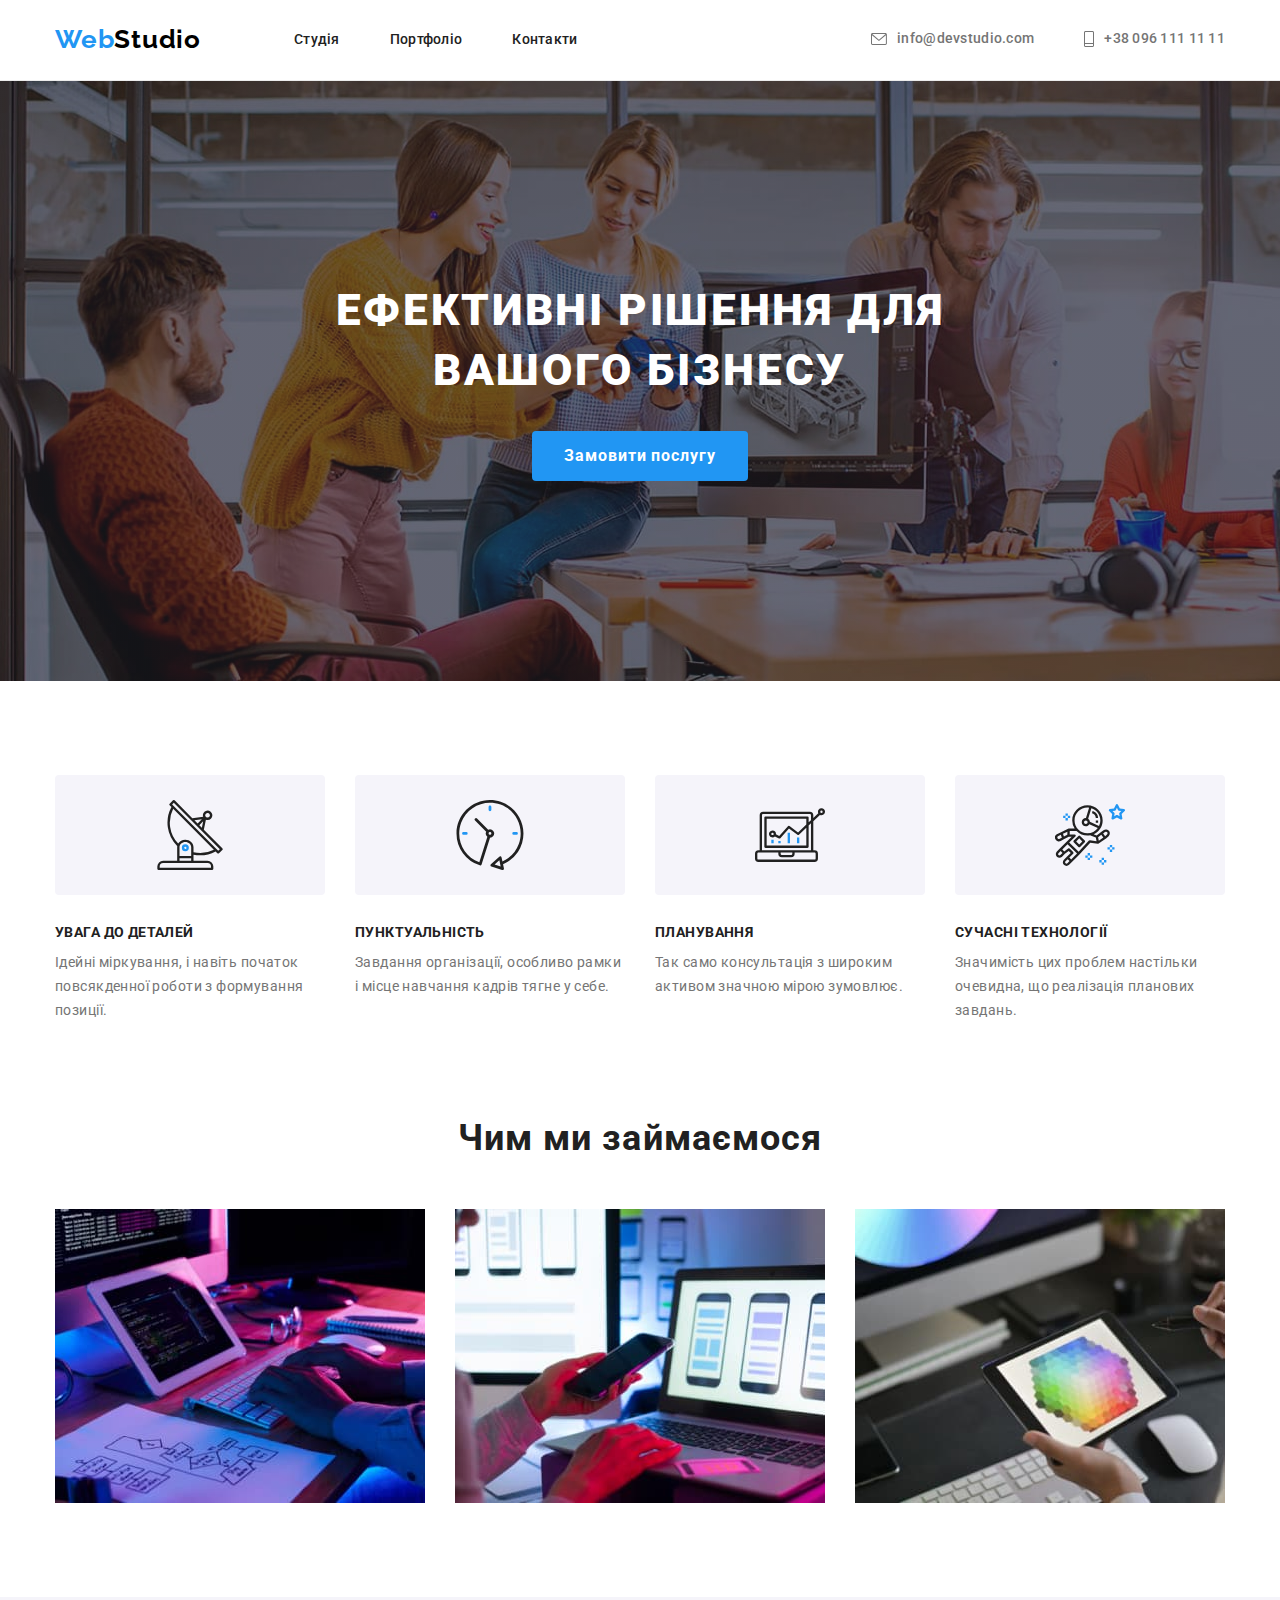
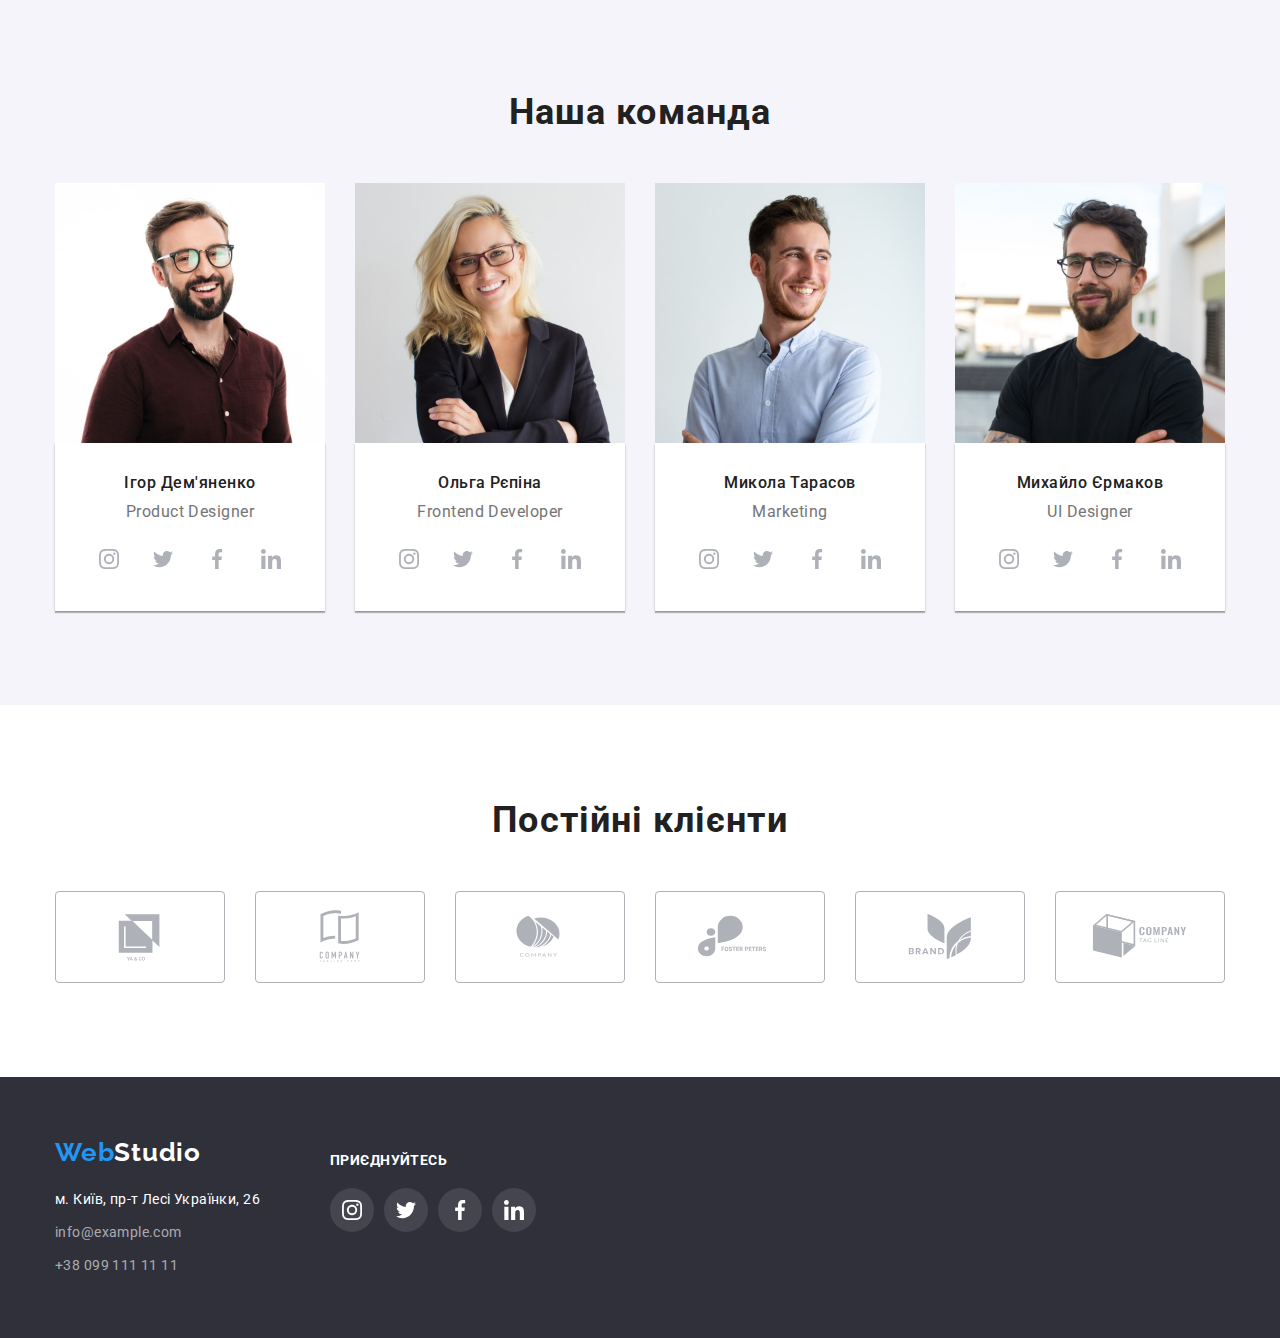
==== index.html @ b0bb12f6 "create hw5" ====
<!DOCTYPE html>
<html lang="uk">
  <head>
    <meta charset="UTF-8" />
    <meta http-equiv="X-UA-Compatible" content="IE=edge" />
    <meta name="viewport" content="width=device-width, initial-scale=1.0" />
    <link rel="preconnect" href="https://fonts.googleapis.com" />
    <link rel="preconnect" href="https://fonts.gstatic.com" crossorigin />
    <link
      href="https://fonts.googleapis.com/css2?family=Raleway:wght@700&family=Roboto:wght@400;500;700;900&display=swap"
      rel="stylesheet"
    />
    <title>Студія</title>
    <link rel="preconnect" href="https://fonts.googleapis.com" />
    <link rel="preconnect" href="https://fonts.gstatic.com" crossorigin />
    <link
      href="https://fonts.googleapis.com/css2?family=Raleway:wght@700&family=Roboto:wght@400;500;700;900&display=swap"
      rel="stylesheet"
    />
    <link
      rel="stylesheet"
      href="https://cdnjs.cloudflare.com/ajax/libs/modern-normalize/1.1.0/modern-normalize.min.css"
    />
    <link rel="stylesheet" href="./css/styles.css" />
  </head>
  <body>
    <!--Header-->
    <header class="header">
      <div class="container header-border">
        <nav class="header-nav">
          <a class="logo link" href="index.html"
            ><span class="logo-span">Web</span>Studio</a
          >
          <ul class="header-list list">
            <li class="header-item">
              <a class="header-link link" href="index.html">Студія</a>
            </li>
            <li class="header-item">
              <a class="header-link link" href="portfolio.html">Портфоліо</a>
            </li>
            <li class="header-item">
              <a class="header-link link" href="">Контакти</a>
            </li>
          </ul>
          <ul class="header-list-link list">
            <li class="header-item">
              <a class="header-link-mail link" href="">
                <svg class="header-link-icon" width="16" height="12">
                  <use
                    class="icon-header"
                    href="./images/icons-sprite.svg#mail"
                  ></use></svg
                >info@devstudio.com</a
              >
            </li>
            <li class="header-item">
              <a class="header-link-tell link" href="tel:">
                <svg class="header-link-icon" width="10" height="16">
                  <use
                    class="icon-header"
                    href="./images/icons-sprite.svg#tell"
                  ></use></svg
                >+38 096 111 11 11</a
              >
            </li>
          </ul>
        </nav>
      </div>
    </header>
    <main>
      <!--Hero-->
      <section class="hero section">
        <div class="container">
          <h1 class="hero-title">Ефективні рішення для вашого бізнесу</h1>
          <button class="hero-btn" type="button">Замовити послугу</button>
        </div>
      </section>
      <!--Soft Skills-->
      <section class="soft-skills section">
        <div class="container">
          <ul class="soft-skills-list list">
            <li class="soft-skills-item">
              <div class="soft-box">
                <svg class="icon-soft" width="70" height="70">
                  <use href="./images/icons-sprite.svg#antenna"></use>
                </svg>
              </div>
              <h3 class="soft-skills-title">Увага до деталей</h3>
              <p class="soft-skills-text">
                Ідейні міркування, і навіть початок повсякденної роботи з
                формування позиції.
              </p>
            </li>
            <li class="soft-skills-item">
              <div class="soft-box">
                <svg class="icon-soft" width="70" height="70">
                  <use href="./images/icons-sprite.svg#clock"></use>
                </svg>
              </div>
              <h3 class="soft-skills-title">Пунктуальність</h3>
              <p class="soft-skills-text">
                Завдання організації, особливо рамки і місце навчання кадрів
                тягне у себе.
              </p>
            </li>
            <li class="soft-skills-item">
              <div class="soft-box">
                <svg class="icon-soft" width="70" height="70">
                  <use href="./images/icons-sprite.svg#diagram"></use>
                </svg>
              </div>
              <h3 class="soft-skills-title">Планування</h3>
              <p class="soft-skills-text">
                Так само консультація з широким активом значною мірою зумовлює.
              </p>
            </li>
            <li class="soft-skills-item">
              <div class="soft-box">
                <svg class="icon-soft" width="70" height="70">
                  <use href="./images/icons-sprite.svg#astronaut"></use>
                </svg>
              </div>
              <h3 class="soft-skills-title">Сучасні технології</h3>
              <p class="soft-skills-text">
                Значимість цих проблем настільки очевидна, що реалізація
                планових завдань.
              </p>
            </li>
          </ul>
        </div>
      </section>
      <!--About-->
      <section class="about section">
        <div class="container">
          <h2 class="about-title">Чим ми займаємося</h2>
          <ul class="about-list list">
            <li class="about-item">
              <img
                class="work-img"
                src="./images/img-1.jpg"
                alt="Пише код"
                width="370"
              />
            </li>
            <li class="about-item">
              <img
                class="work-img"
                src="./images/img-2.jpg"
                alt="Дизайн на телефоні"
                width="370"
                height="294"
              />
            </li>
            <li class="about-item">
              <img
                class="work-img"
                src="./images/img-3.jpg"
                alt="Вибір кольору"
                width="370"
                height="294"
              />
            </li>
          </ul>
        </div>
      </section>
      <!--Team-->
      <section class="team section">
        <div class="container">
          <h2 class="team-title">Наша команда</h2>
          <ul class="team-list list">
            <li class="team-item">
              <img
                class="team-image"
                src="./images/photo-1.jpg"
                alt="Ігор"
                width="270"
                height="260"
              />
              <div class="team-box">
                <h3 class="team-title-name">Ігор Дем'яненко</h3>
                <p class="team-text">Product Designer</p>
                <ul class="team-soc-list list">
                  <li class="team-soc-item">
                    <a class="team-soc-link" href="">
                      <svg class="team-icon" width="20" height="20">
                        <use href="./images/icons-sprite.svg#instagram"></use>
                      </svg>
                    </a>
                  </li>
                  <li class="team-soc-item">
                    <a class="team-soc-link" href="">
                      <svg class="team-icon" width="20" height="20">
                        <use href="./images/icons-sprite.svg#twitter"></use>
                      </svg>
                    </a>
                  </li>
                  <li class="team-soc-item">
                    <a class="team-soc-link" href="">
                      <svg class="team-icon" width="20" height="20">
                        <use href="./images/icons-sprite.svg#facebook"></use>
                      </svg>
                    </a>
                  </li>
                  <li class="team-soc-item">
                    <a class="team-soc-link" href="">
                      <svg class="team-icon" width="20" height="20">
                        <use href="./images/icons-sprite.svg#linkedin"></use>
                      </svg>
                    </a>
                  </li>
                </ul>
              </div>
            </li>
            <li class="team-item">
              <img
                class="team-image"
                src="./images/photo-2.jpg"
                alt="Ольга"
                width="270"
                height="260"
              />
              <div class="team-box">
                <h3 class="team-title-name">Ольга Рєпіна</h3>
                <p class="team-text">Frontend Developer</p>
                <ul class="team-soc-list list">
                  <li class="team-soc-item">
                    <a class="team-soc-link" href="">
                      <svg class="team-icon" width="20" height="20">
                        <use href="./images/icons-sprite.svg#instagram"></use>
                      </svg>
                    </a>
                  </li>
                  <li class="team-soc-item">
                    <a class="team-soc-link" href="">
                      <svg class="team-icon" width="20" height="20">
                        <use href="./images/icons-sprite.svg#twitter"></use>
                      </svg>
                    </a>
                  </li>
                  <li class="team-soc-item">
                    <a class="team-soc-link" href="">
                      <svg class="team-icon" width="20" height="20">
                        <use href="./images/icons-sprite.svg#facebook"></use>
                      </svg>
                    </a>
                  </li>
                  <li class="team-soc-item">
                    <a class="team-soc-link" href="">
                      <svg class="team-icon" width="20" height="20">
                        <use href="./images/icons-sprite.svg#linkedin"></use>
                      </svg>
                    </a>
                  </li>
                </ul>
              </div>
            </li>
            <li class="team-item">
              <img
                class="team-image"
                src="./images/photo-3.jpg"
                alt="Микола"
                width="270"
                height="260"
              />
              <div class="team-box">
                <h3 class="team-title-name">Микола Тарасов</h3>
                <p class="team-text">Marketing</p>
                <ul class="team-soc-list list">
                  <li class="team-soc-item">
                    <a class="team-soc-link" href="">
                      <svg class="team-icon" width="20" height="20">
                        <use href="./images/icons-sprite.svg#instagram"></use>
                      </svg>
                    </a>
                  </li>
                  <li class="team-soc-item">
                    <a class="team-soc-link" href="">
                      <svg class="team-icon" width="20" height="20">
                        <use href="./images/icons-sprite.svg#twitter"></use>
                      </svg>
                    </a>
                  </li>
                  <li class="team-soc-item">
                    <a class="team-soc-link" href="">
                      <svg class="team-icon" width="20" height="20">
                        <use href="./images/icons-sprite.svg#facebook"></use>
                      </svg>
                    </a>
                  </li>
                  <li class="team-soc-item">
                    <a class="team-soc-link" href="">
                      <svg class="team-icon" width="20" height="20">
                        <use href="./images/icons-sprite.svg#linkedin"></use>
                      </svg>
                    </a>
                  </li>
                </ul>
              </div>
            </li>
            <li class="team-item">
              <img
                class="team-image"
                src="./images/photo-4.jpg"
                alt="Михайло"
                width="270"
                height="260"
              />
              <div class="team-box">
                <h3 class="team-title-name">Михайло Єрмаков</h3>
                <p class="team-text">UI Designer</p>
                <ul class="team-soc-list list">
                  <li class="team-soc-item">
                    <a class="team-soc-link" href="">
                      <svg class="team-icon" width="20" height="20">
                        <use href="./images/icons-sprite.svg#instagram"></use>
                      </svg>
                    </a>
                  </li>
                  <li class="team-soc-item">
                    <a class="team-soc-link" href="">
                      <svg class="team-icon" width="20" height="20">
                        <use href="./images/icons-sprite.svg#twitter"></use>
                      </svg>
                    </a>
                  </li>
                  <li class="team-soc-item">
                    <a class="team-soc-link" href="">
                      <svg class="team-icon" width="20" height="20">
                        <use href="./images/icons-sprite.svg#facebook"></use>
                      </svg>
                    </a>
                  </li>
                  <li class="team-soc-item">
                    <a class="team-soc-link" href="">
                      <svg class="team-icon" width="20" height="20">
                        <use href="./images/icons-sprite.svg#linkedin"></use>
                      </svg>
                    </a>
                  </li>
                </ul>
              </div>
            </li>
          </ul>
        </div>
      </section>
      <!-- Clients -->
      <section class="clients section">
        <div class="container">
          <h2 class="clients-title">Постійні клієнти</h2>
          <ul class="clients-list list">
            <li class="clients-item">
              <a class="clients-link" href="">
                <svg class="clients-icon" width="106" height="60">
                  <use
                    class="icon-clients"
                    href="./images/icons-sprite.svg#company-1"
                  ></use>
                </svg>
              </a>
            </li>
            <li class="clients-item">
              <a class="clients-link" href="">
                <svg class="clients-icon" width="106" height="60">
                  <use
                    class="icon-clients"
                    href="./images/icons-sprite.svg#company-2"
                  ></use>
                </svg>
              </a>
            </li>
            <li class="clients-item">
              <a class="clients-link" href="">
                <svg class="clients-icon" width="106" height="60">
                  <use
                    class="icon-clients"
                    href="./images/icons-sprite.svg#company-3"
                  ></use>
                </svg>
              </a>
            </li>
            <li class="clients-item">
              <a class="clients-link" href="">
                <svg class="clients-icon" width="106" height="60">
                  <use
                    class="icon-clients"
                    href="./images/icons-sprite.svg#company-4"
                  ></use>
                </svg>
              </a>
            </li>
            <li class="clients-item">
              <a class="clients-link" href="">
                <svg class="clients-icon" width="106" height="60">
                  <use
                    class="icon-clients"
                    href="./images/icons-sprite.svg#company-5"
                  ></use>
                </svg>
              </a>
            </li>
            <li class="clients-item">
              <a class="clients-link" href="">
                <svg class="clients-icon" width="106" height="60">
                  <use
                    class="icon-clients"
                    href="./images/icons-sprite.svg#company-6"
                  ></use>
                </svg>
              </a>
            </li>
          </ul>
        </div>
      </section>
    </main>
    <!--Footer-->
    <footer class="footer">
      <div class="container footer-flex">
        <div>
          <a class="logo link" href="index.html"
            ><span class="logo-span">Web</span
            ><span class="logo-studio-span">Studio</span></a
          >
          <address class="footer-address">
            <p class="footer-text">м. Київ, пр-т Лесі Українки, 26</p>
            <ul class="footer-list list">
              <li class="footer-list-mail">
                <a class="footer-link-mail link" href="">info@example.com</a>
              </li>
              <li class="footer-list-tell">
                <a class="footer-link-tell link" href="tel:"
                  >+38 099 111 11 11</a
                >
              </li>
            </ul>
          </address>
        </div>
        <div>
          <h2 class="footer-title title">Приєднуйтесь</h2>
          <ul class="footer-list-icon list">
            <li class="footer-item-icon">
              <a class="footer-link-icon" href="">
                <svg class="footer-icon" width="20" height="20">
                  <use href="./images/icons-sprite.svg#instagram"></use>
                </svg>
              </a>
            </li>
            <li class="footer-item-icon">
              <a class="footer-link-icon" href="">
                <svg class="footer-icon" width="20" height="20">
                  <use href="./images/icons-sprite.svg#twitter"></use>
                </svg>
              </a>
            </li>
            <li class="footer-item-icon">
              <a class="footer-link-icon" href="">
                <svg class="footer-icon" width="20" height="20">
                  <use href="./images/icons-sprite.svg#facebook"></use>
                </svg>
              </a>
            </li>
            <li class="footer-item-icon">
              <a class="footer-link-icon" href="">
                <svg class="footer-icon" width="20" height="20">
                  <use href="./images/icons-sprite.svg#linkedin"></use>
                </svg>
              </a>
            </li>
          </ul>
        </div>
      </div>
    </footer>
  </body>
</html>
---- css/styles.css ----
:root {
  --main-color: #212121;
  --second-color: #757575;
  --btn-color: #2196f3;
  --btn-gallery-color: #f5f4fa;
  --icon-color: #afb1b8;
}

body {
  font-family: "Roboto", sans-serif;
  color: #212121;
}

h1,
h2,
h3,
h4,
h5,
h6,
p {
  margin: 0;
}

ul {
  margin: 0;
  padding-left: 0;
}

img {
  display: block;
}

.visually-hidden {
  position: absolute;
  white-space: nowrap;
  width: 1px;
  height: 1px;
  overflow: hidden;
  border: 0;
  padding: 0;
  clip: rect(0 0 0 0);
  clip-path: inset(50%);
  margin: -1px;
}

.title {
  font-style: normal;
}

.link {
  text-decoration: none;
}

.list {
  list-style: none;
}

.section {
  padding-top: 94px;
  padding-bottom: 94px;
}

.container {
  width: 1200px;
  padding-left: 15px;
  padding-right: 15px;
  margin: 0 auto;
}

/* <!--Header--> */

.logo {
  font-family: "Raleway";
  font-weight: 700;
  font-size: 26px;
  line-height: 1.19;
  letter-spacing: 0.03em;
  color: #000000;
}

.logo-span {
  color: #2196f3;
}

.header {
  padding-top: 24px;
  padding-bottom: 25px;
  margin-right: auto;
  margin-left: auto;
  max-width: 1600px;
  border-bottom: 1px solid #ececec;
}

.header-nav {
  display: flex;
  align-items: center;
}

.header-list {
  display: flex;
  margin-left: 93px;
}

.header-list-link {
  display: flex;
  margin-left: auto;
}

.header-item {
  margin-right: 50px;
}

.header-item:last-child {
  margin-right: 0;
}

.header-link {
  font-weight: 500;
  font-size: 14px;
  line-height: 1.14;
  letter-spacing: 0.02em;
  color: var(--main-color);
}

.header-link:hover,
.header-link:focus {
  color: #2196f3;
}

.header-link-tell,
.header-link-mail {
  display: flex;
  align-items: center;
  justify-content: center;
  font-weight: 500;
  font-size: 14px;
  line-height: 1.14;
  letter-spacing: 0.02em;
  color: var(--second-color);
}

.header-link-mail:hover,
.header-link-mail:focus {
  color: #2196f3;
}

.header-link-tell:hover,
.header-link-tell:focus {
  color: #2196f3;
}

.header-link-icon {
  display: flex;
  margin-right: 10px;
  fill: var(--second-color);
}

.icon-header {
  fill: currentColor;
}

/* <!--Hero--> */

.hero {
  margin-left: auto;
  margin-right: auto;
  max-width: 1600px;
  min-height: 600px;
  padding-top: 200px;
  padding-bottom: 200px;
  text-align: center;
  background-image: linear-gradient(
      rgba(47, 48, 58, 0.4),
      rgba(47, 48, 58, 0.4)
    ),
    url(../images/hero.jpg);
  background-color: #2f303a;
}

.hero-title {
  margin-left: auto;
  margin-right: auto;
  max-width: 696px;
  font-weight: 900;
  font-size: 44px;
  line-height: 1.36;
  letter-spacing: 0.06em;
  text-transform: uppercase;
  color: #ffffff;
}

.hero-btn {
  min-width: 216px;
  border-radius: 4px;
  border: 0;
  padding: 10px 32px 10px 32px;
  margin-top: 30px;
  font-weight: 700;
  font-size: 16px;
  line-height: 1.87;
  letter-spacing: 0.06em;
  color: #ffffff;
  cursor: pointer;
  background-color: var(--btn-color);
}

/* <!--Soft Skills--> */

.soft-skills.section {
  padding-bottom: 47px;
}

.soft-skills-list {
  display: flex;
}

.soft-skills-item {
  max-width: 270px;
  margin-right: 30px;
}

.soft-skills-item:last-child {
  margin-right: 0;
}

.soft-skills-title {
  margin-bottom: 10px;
  font-weight: 700;
  font-size: 14px;
  line-height: 1.14;
  letter-spacing: 0.03em;
  text-transform: uppercase;
  color: var(--main-color);
}

.soft-skills-text {
  font-size: 14px;
  line-height: 1.71;
  letter-spacing: 0.03em;
  color: var(--second-color);
}

.soft-box {
  display: flex;
  align-items: center;
  justify-content: center;
  height: 120px;
  margin-bottom: 30px;
  border-radius: 4px;
  background-color: var(--btn-gallery-color);
}

/* <!--About--> */

.about.section {
  padding-top: 47px;
}

.about-list {
  display: flex;
}

.about-item {
  width: 370px;
  margin-right: 30px;
}

.about-item:last-child {
  margin-right: 0;
}

.about-title {
  margin-bottom: 50px;
  font-weight: 700;
  font-size: 36px;
  line-height: 1.17;
  text-align: center;
  letter-spacing: 0.03em;
  color: var(--main-color);
}

/* <!--Team--> */

.team {
  background-color: var(--btn-gallery-color);
  max-width: 1600px;
  margin-left: auto;
  margin-right: auto;
}

.team-list {
  display: flex;
}

.team-item {
  width: 270px;
  margin-right: 30px;
  background-color: #ffffff;
}

.team-item:last-child {
  margin-right: 0;
}

.team-box {
  padding-top: 30px;
  padding-bottom: 30px;
}

.team-title {
  margin-bottom: 50px;
  font-weight: 700;
  font-size: 36px;
  line-height: 1.17;
  text-align: center;
  letter-spacing: 0.03em;
  color: var(--main-color);
}

.team-title-name {
  font-weight: 500;
  font-size: 16px;
  line-height: 1.19;
  text-align: center;
  letter-spacing: 0.03em;
  color: var(--main-color);
}

.team-text {
  margin-top: 10px;
  font-size: 16px;
  line-height: 1.19;
  text-align: center;
  letter-spacing: 0.03em;
  color: var(--second-color);
}

.team-soc-list {
  display: flex;
  justify-content: center;
  gap: 10px;
  margin-top: 16px;
}

.team-soc-link {
  display: flex;
  align-items: center;
  justify-content: center;
  width: 44px;
  height: 44px;
  border-radius: 50%;
  fill: var(--icon-color);
}

.team-soc-link:hover,
.team-soc-link:focus {
  fill: #fff;
  background-color: var(--btn-color);
}

.team-box {
  box-shadow: 0px 1px 3px rgba(0, 0, 0, 0.12), 0px 1px 1px rgba(0, 0, 0, 0.14),
    0px 2px 1px rgba(0, 0, 0, 0.2);
}

/* <!-- Clients --> */

.clients-title {
  margin: 0;
  margin-bottom: 50px;
  font-weight: 700;
  font-size: 36px;
  line-height: 1.17;
  text-align: center;
  letter-spacing: 0.03em;
}

.clients-list {
  display: flex;
  gap: 30px;
}

.clients-link {
  display: flex;
  justify-content: center;
  align-items: center;
  width: 170px;
  height: 92px;
  border: 1px solid #afb1b8;
  border-radius: 4px;
  fill: var(--icon-color);
}

.clients-link:hover,
.clients-link:focus {
  fill: var(--btn-color);
  border-color: var(--btn-color);
}

/* <!--Footer--> */

.footer {
  display: flex;
  flex-wrap: wrap;
  margin-left: auto;
  margin-right: auto;
  max-width: 1600px;
  padding-top: 60px;
  padding-bottom: 60px;
  min-height: 252px;
  background-color: #2f303a;
}

.logo-studio-span {
  color: #fff;
}

.footer-text {
  margin-top: 20px;
  font-style: normal;
  font-size: 14px;
  line-height: 1.71;
  letter-spacing: 0.03em;
  color: #ffffff;
}

.footer-list-mail,
.footer-list-tell {
  margin-top: 9px;
}

.footer-link-tell,
.footer-link-mail {
  font-style: normal;
  font-size: 14px;
  line-height: 1.71;
  letter-spacing: 0.03em;
  color: rgba(255, 255, 255, 0.6);
}

.footer-link-mail:hover,
.footer-link-mail:focus {
  color: #2196f3;
}

.footer-link-tell:hover,
.footer-link-tell:focus {
  color: #2196f3;
}

.footer-title {
  margin-top: 15px;
  margin-bottom: 20px;
  font-weight: 700;
  font-size: 14px;
  line-height: 16px;
  letter-spacing: 0.03em;
  text-transform: uppercase;
  color: #ffffff;
}

.footer-list-icon {
  display: flex;
  gap: 10px;
}

.footer-link-icon {
  display: flex;
  justify-content: center;
  align-items: center;
  width: 44px;
  height: 44px;
  border-radius: 50%;
  background-color: rgba(255, 255, 255, 0.1);
  fill: #fff;
}

.footer-link-icon:hover,
.footer-link-icon:focus {
  background-color: var(--btn-color);
}

.footer-flex {
  display: flex;
  gap: 70px;
}

/* <!-- Gallery --> */

.gallery-item {
  width: 370px;
  margin-right: 30px;
  margin-bottom: 30px;
  background-color: #ffffff;
}

.gallery-item:hover,
.gallery-item:focus {
  box-shadow: 0px 1px 1px rgba(0, 0, 0, 0.12), 0px 4px 4px rgba(0, 0, 0, 0.06),
    1px 4px 6px rgba(0, 0, 0, 0.16);
}

.gallery-item:nth-child(3n) {
  margin-right: 0;
}

.gallery-item:nth-child(n + 7) {
  margin-bottom: 0;
}

.gallery-btn {
  font-family: "Roboto";
  font-weight: 500;
  font-size: 16px;
  border-radius: 4px;
  padding: 6px 22px 6px 22px;
  line-height: 1.63;
  text-align: center;
  letter-spacing: 0.03em;
  cursor: pointer;
  border: 0;
  color: var(--main-color);
  background-color: var(--btn-gallery-color);
}

.gallery-btn:hover,
.gallery-btn:focus {
  background-color: var(--btn-color);
  color: #fff;
  box-shadow: 0px 3px 1px rgba(0, 0, 0, 0.1), 0px 1px 2px rgba(0, 0, 0, 0.08),
    0px 2px 2px rgba(0, 0, 0, 0.12);
}

.gallery-box {
  padding: 20px 24px;
  width: 370px;
  border: 1px solid #eeeeee;
}

.gallery-list {
  display: flex;
  flex-wrap: wrap;
  margin-top: 50px;
}

.gallery-list-btn {
  display: flex;
  justify-content: center;
}

.gallery-item-btn {
  margin-right: 8px;
}

.gallery-item-btn:last-child {
  margin-right: 0;
}

.gallery-title {
  font-weight: 700;
  font-size: 18px;
  line-height: 2;
  letter-spacing: 0.06em;
  color: var(--main-color);
}

.gallery-text {
  margin-top: 4px;
  font-size: 16px;
  line-height: 1.88;
  letter-spacing: 0.03em;
  color: var(--second-color);
}
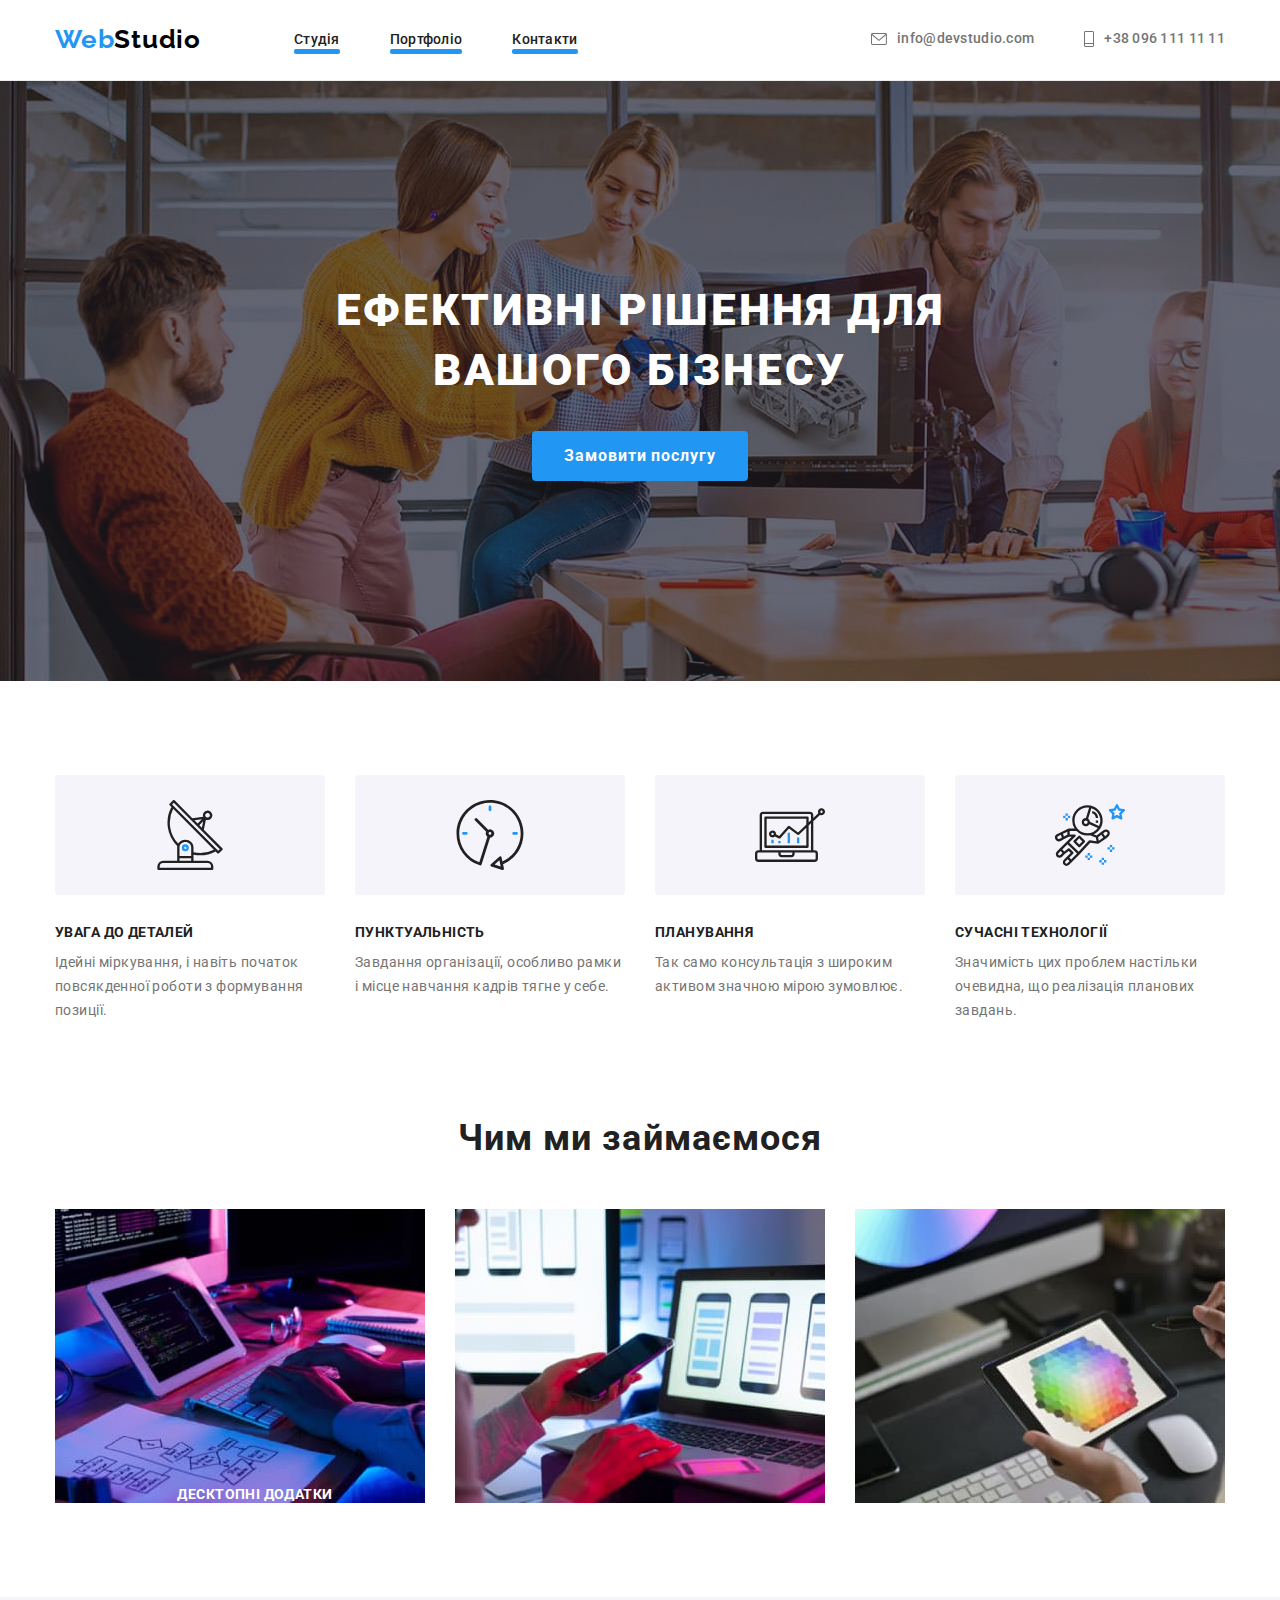
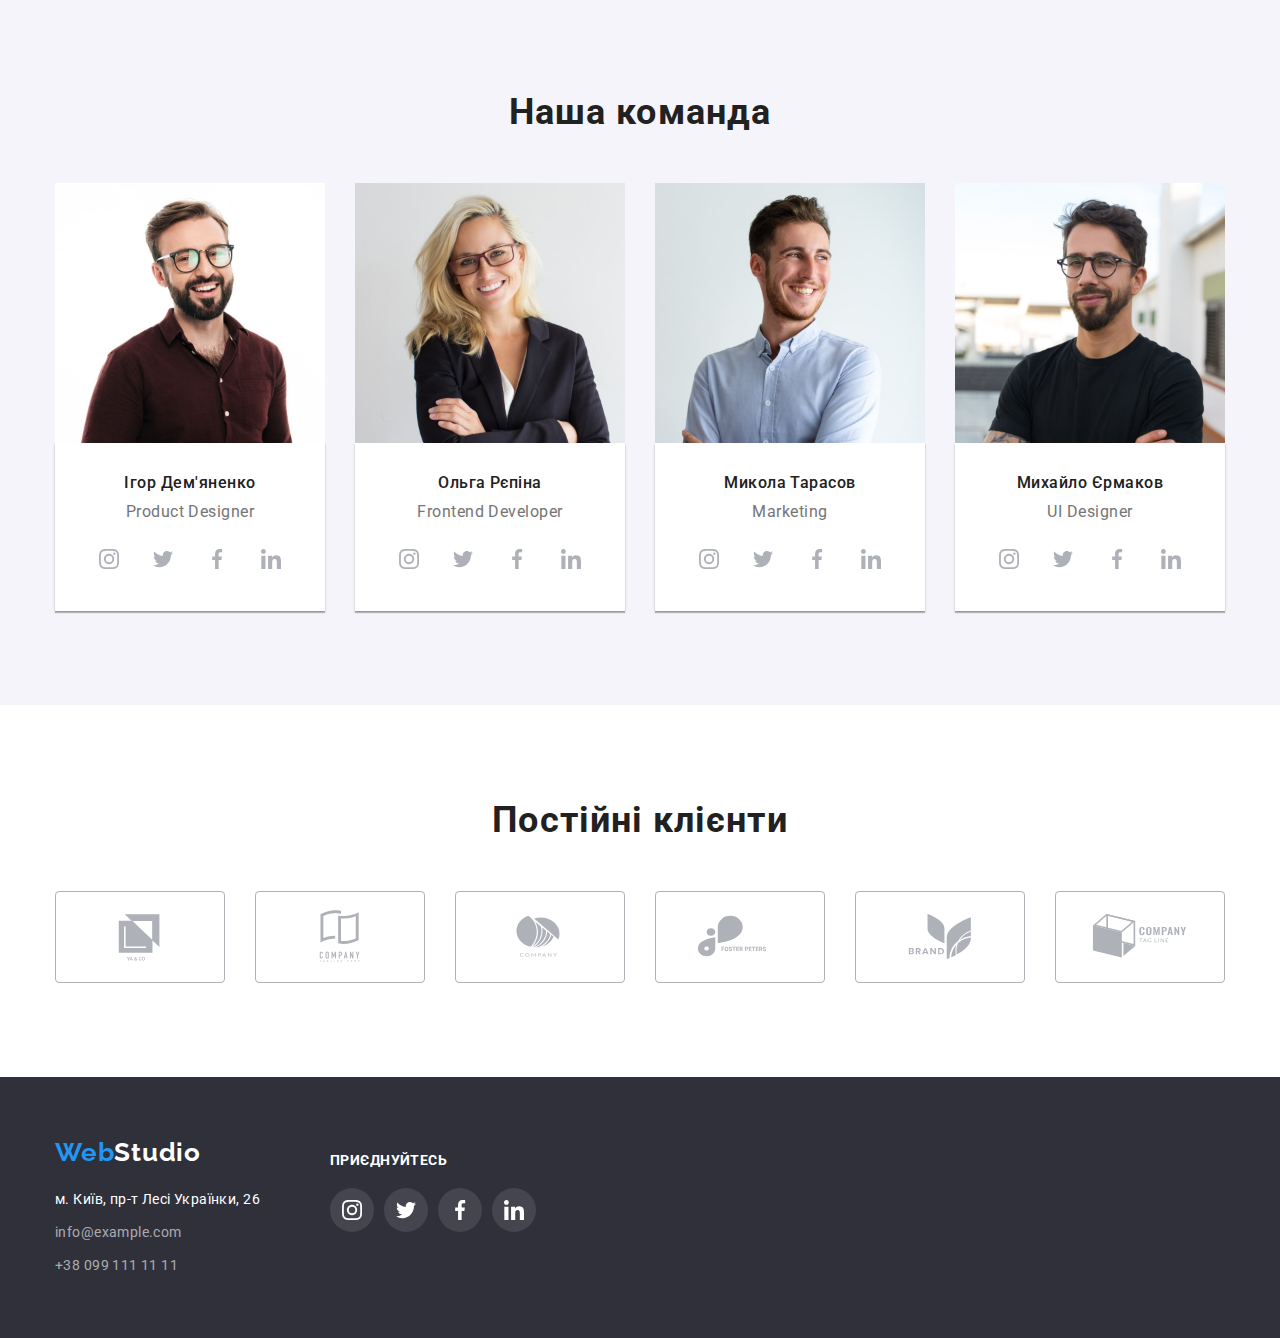
==== commit 599f982e: "111" ====
--- a/index.html
+++ b/index.html
@@ -21,6 +21,7 @@
       rel="stylesheet"
       href="https://cdnjs.cloudflare.com/ajax/libs/modern-normalize/1.1.0/modern-normalize.min.css"
     />
+    <link rel="stylesheet" href="./js/modal.js" />
     <link rel="stylesheet" href="./css/styles.css" />
   </head>
   <body>
@@ -134,14 +135,17 @@
         <div class="container">
           <h2 class="about-title">Чим ми займаємося</h2>
           <ul class="about-list list">
-            <li class="about-item">
-              <img
-                class="work-img"
-                src="./images/img-1.jpg"
-                alt="Пише код"
-                width="370"
-              />
-            </li>
+            <div class="about-thumb">
+              <li class="about-item">
+                <img
+                  class="work-img"
+                  src="./images/img-1.jpg"
+                  alt="Пише код"
+                  width="370"
+                />
+              </li>
+              <p class="about-text">Десктопні додатки</p>
+            </div>
             <li class="about-item">
               <img
                 class="work-img"
@@ -469,5 +473,6 @@
         </div>
       </div>
     </footer>
+    <script src="./js/modal.js"></script>
   </body>
 </html>
--- a/css/styles.css
+++ b/css/styles.css
@@ -94,6 +94,7 @@
 .header-nav {
   display: flex;
   align-items: center;
+  position: relative;
 }
 
 .header-list {
@@ -115,11 +116,14 @@
 }
 
 .header-link {
+  position: relative;
   font-weight: 500;
   font-size: 14px;
   line-height: 1.14;
   letter-spacing: 0.02em;
   color: var(--main-color);
+  transition-property: color;
+  transition-duration: 250ms;
 }
 
 .header-link:hover,
@@ -127,6 +131,22 @@
   color: #2196f3;
 }
 
+.header-link::after {
+  position: absolute;
+  content: "";
+  width: 100%;
+  height: 5px;
+  left: 0;
+
+  border-radius: 2px;
+  background-color: var(--btn-color);
+  display: block;
+}
+
+/* .header-link:hover::after {
+  display: block;
+} */
+
 .header-link-tell,
 .header-link-mail {
   display: flex;
@@ -137,6 +157,8 @@
   line-height: 1.14;
   letter-spacing: 0.02em;
   color: var(--second-color);
+  transition-property: color;
+  transition-duration: 250ms;
 }
 
 .header-link-mail:hover,
@@ -279,11 +301,27 @@
   color: var(--main-color);
 }
 
+.about-text {
+  position: absolute;
+  font-weight: 700;
+  font-size: 14px;
+  line-height: 1.14;
+  text-align: center;
+  letter-spacing: 0.03em;
+  text-transform: uppercase;
+  color: #ffffff;
+  bottom: 0;
+  width: 100%;
+}
+
+.about-thumb {
+  position: relative;
+}
+
 /* <!--Team--> */
 
 .team {
   background-color: var(--btn-gallery-color);
-  max-width: 1600px;
   margin-left: auto;
   margin-right: auto;
 }
@@ -404,7 +442,6 @@
   flex-wrap: wrap;
   margin-left: auto;
   margin-right: auto;
-  max-width: 1600px;
   padding-top: 60px;
   padding-bottom: 60px;
   min-height: 252px;
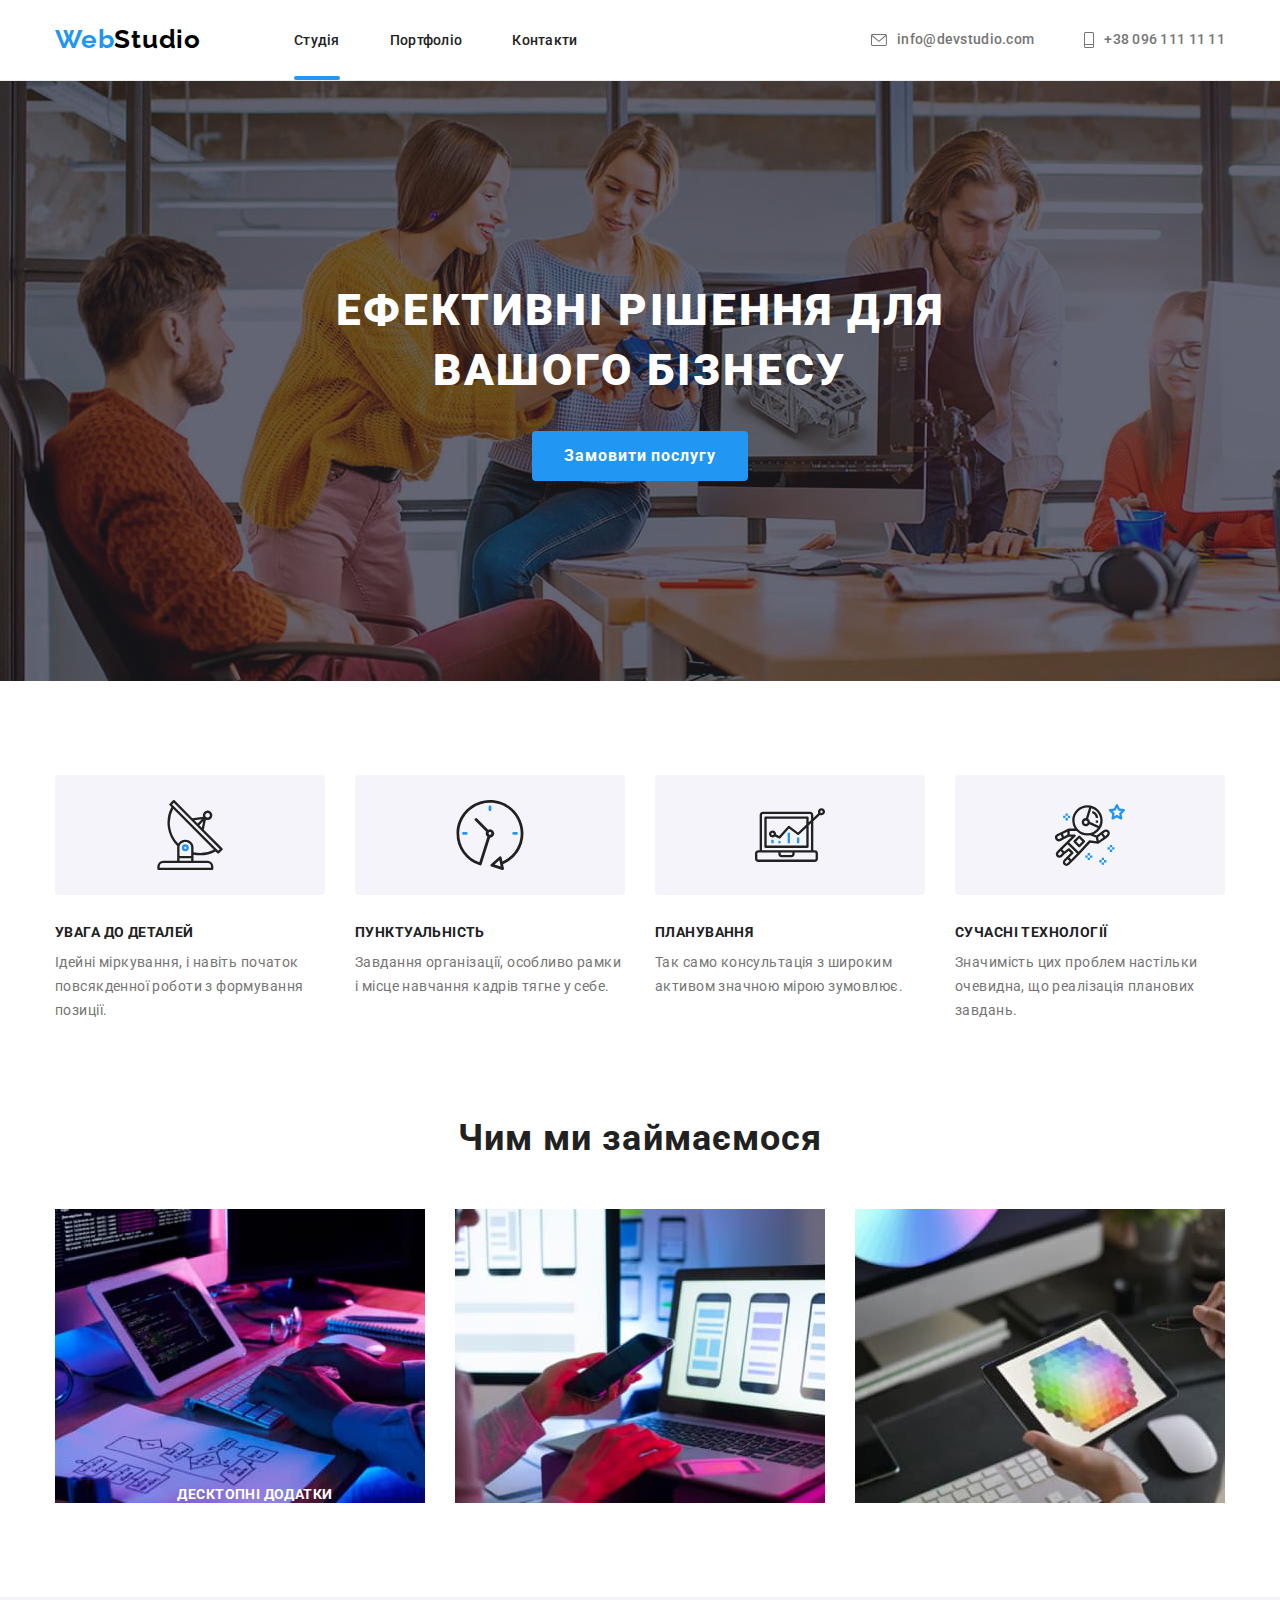
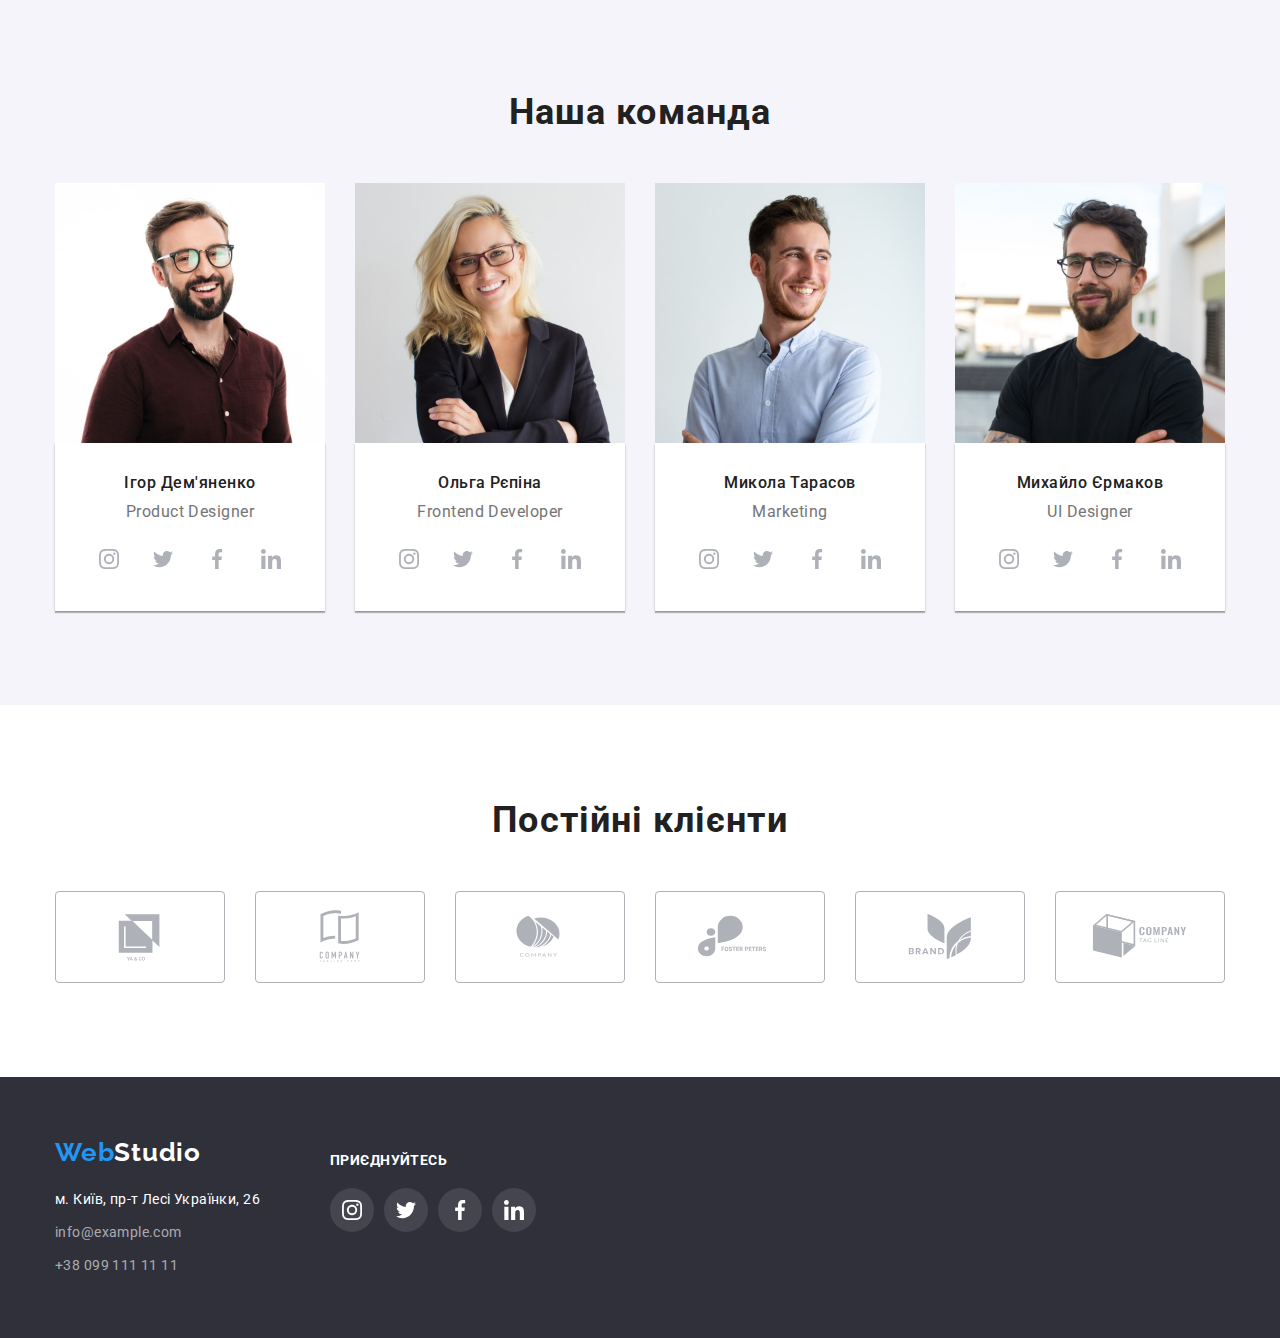
==== commit e67c21d7: "222" ====
--- a/index.html
+++ b/index.html
@@ -34,7 +34,9 @@
           >
           <ul class="header-list list">
             <li class="header-item">
-              <a class="header-link link" href="index.html">Студія</a>
+              <a class="header-link link" href="index.html">
+                <span class="accent underline"></span>Студія</a
+              >
             </li>
             <li class="header-item">
               <a class="header-link link" href="portfolio.html">Портфоліо</a>
--- a/css/styles.css
+++ b/css/styles.css
@@ -4,6 +4,7 @@
   --btn-color: #2196f3;
   --btn-gallery-color: #f5f4fa;
   --icon-color: #afb1b8;
+  --cubic: cubic-bezier(0.4, 0, 0.2, 1);
 }
 
 body {
@@ -72,6 +73,8 @@
 .logo {
   font-family: "Raleway";
   font-weight: 700;
+  padding-top: 24px;
+  padding-bottom: 25px;
   font-size: 26px;
   line-height: 1.19;
   letter-spacing: 0.03em;
@@ -83,8 +86,6 @@
 }
 
 .header {
-  padding-top: 24px;
-  padding-bottom: 25px;
   margin-right: auto;
   margin-left: auto;
   max-width: 1600px;
@@ -117,6 +118,8 @@
 
 .header-link {
   position: relative;
+  padding-top: 32px;
+  padding-bottom: 32px;
   font-weight: 500;
   font-size: 14px;
   line-height: 1.14;
@@ -134,18 +137,43 @@
 .header-link::after {
   position: absolute;
   content: "";
+  display: block;
   width: 100%;
-  height: 5px;
+  height: 4px;
   left: 0;
-
+  bottom: 0;
+  border-radius: 2px;
+  transition-property: background-color, transform, opacity;
+  transition-duration: 250ms;
+  /* transform: scaleX(0);
+  opacity: 0;
+  transition: transform 250ms var(--cubic), opacity 250ms var(--cubic); */
+}
+
+.header-link:hover::after {
+  background-color: var(--btn-color);
+  transform: scaleX(1);
+  opacity: 1;
+}
+
+.underline {
+  display: inline-block;
+}
+
+.underline::after {
+  position: absolute;
+  content: "";
+  width: 100%;
+  height: 4px;
+  left: 0;
+  bottom: 0;
   border-radius: 2px;
   background-color: var(--btn-color);
-  display: block;
-}
-
-/* .header-link:hover::after {
-  display: block;
-} */
+}
+
+.accent {
+  color: var(--btn-color);
+}
 
 .header-link-tell,
 .header-link-mail {
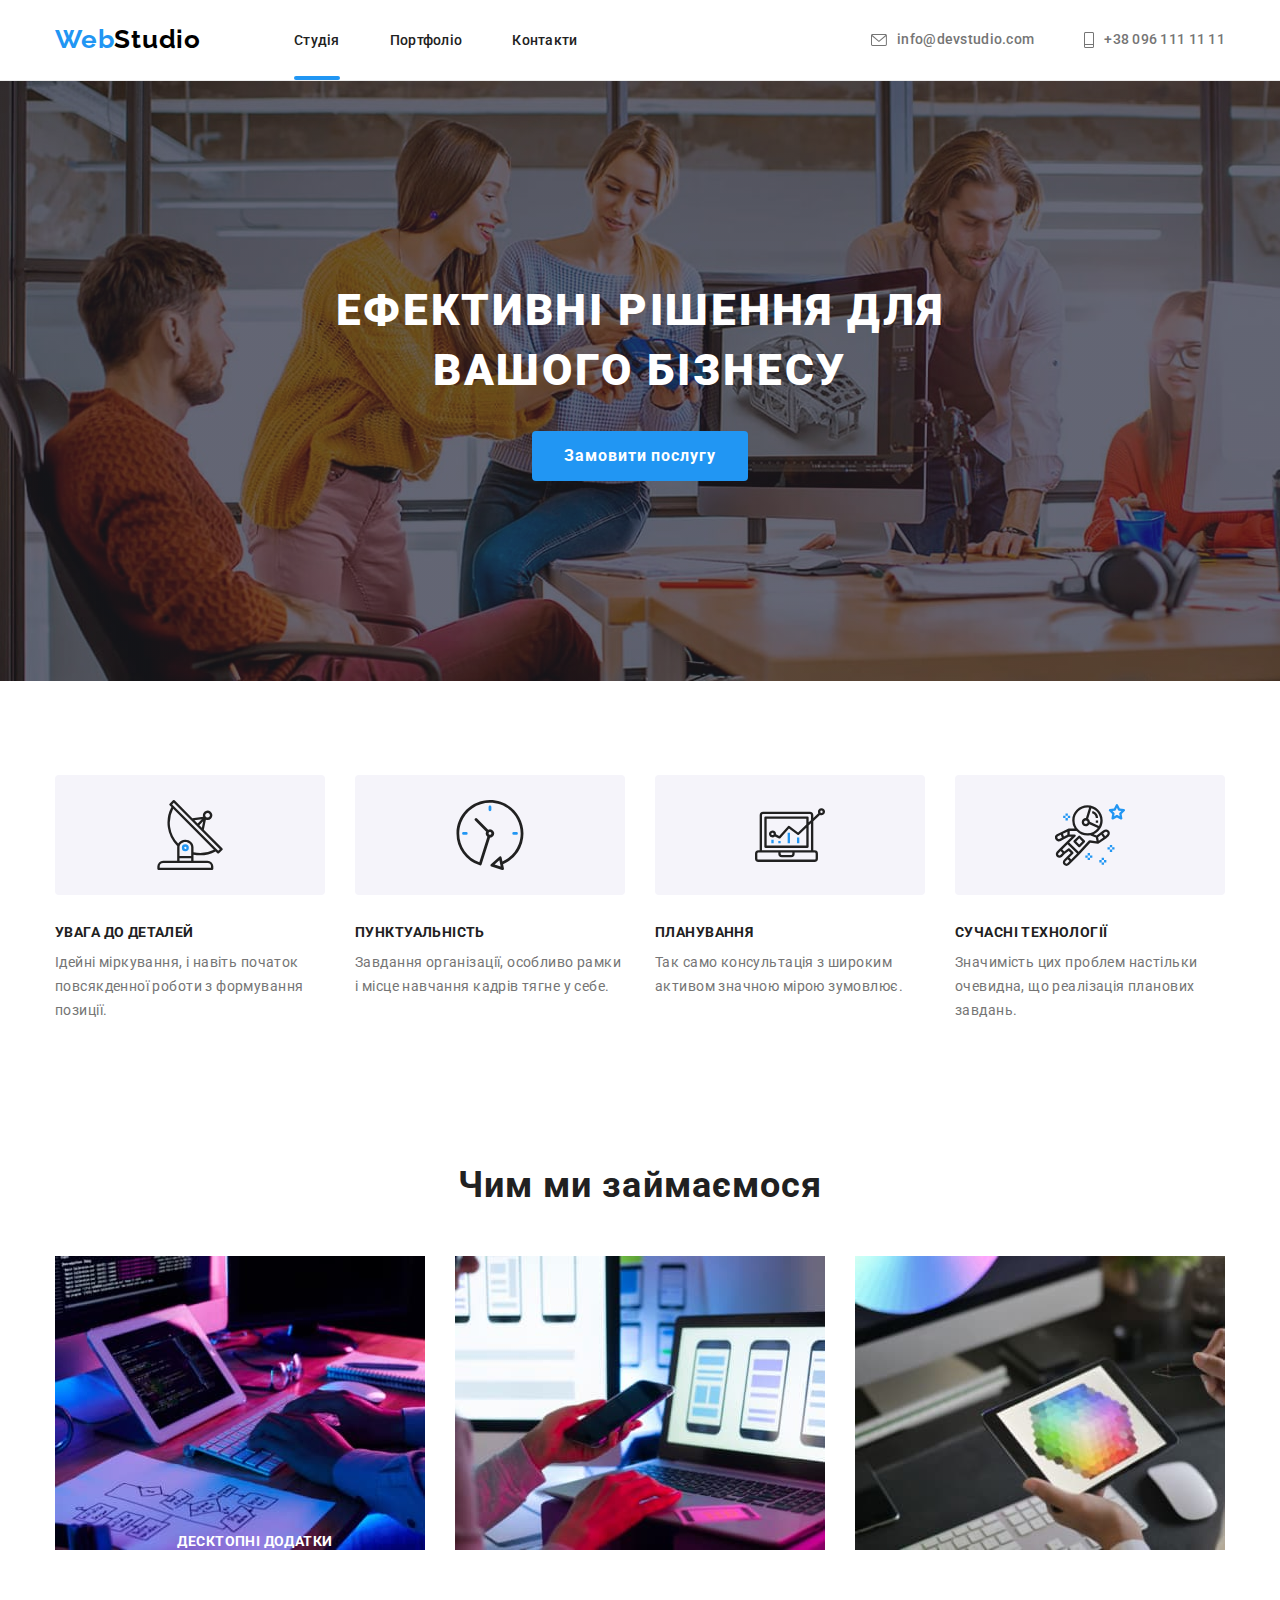
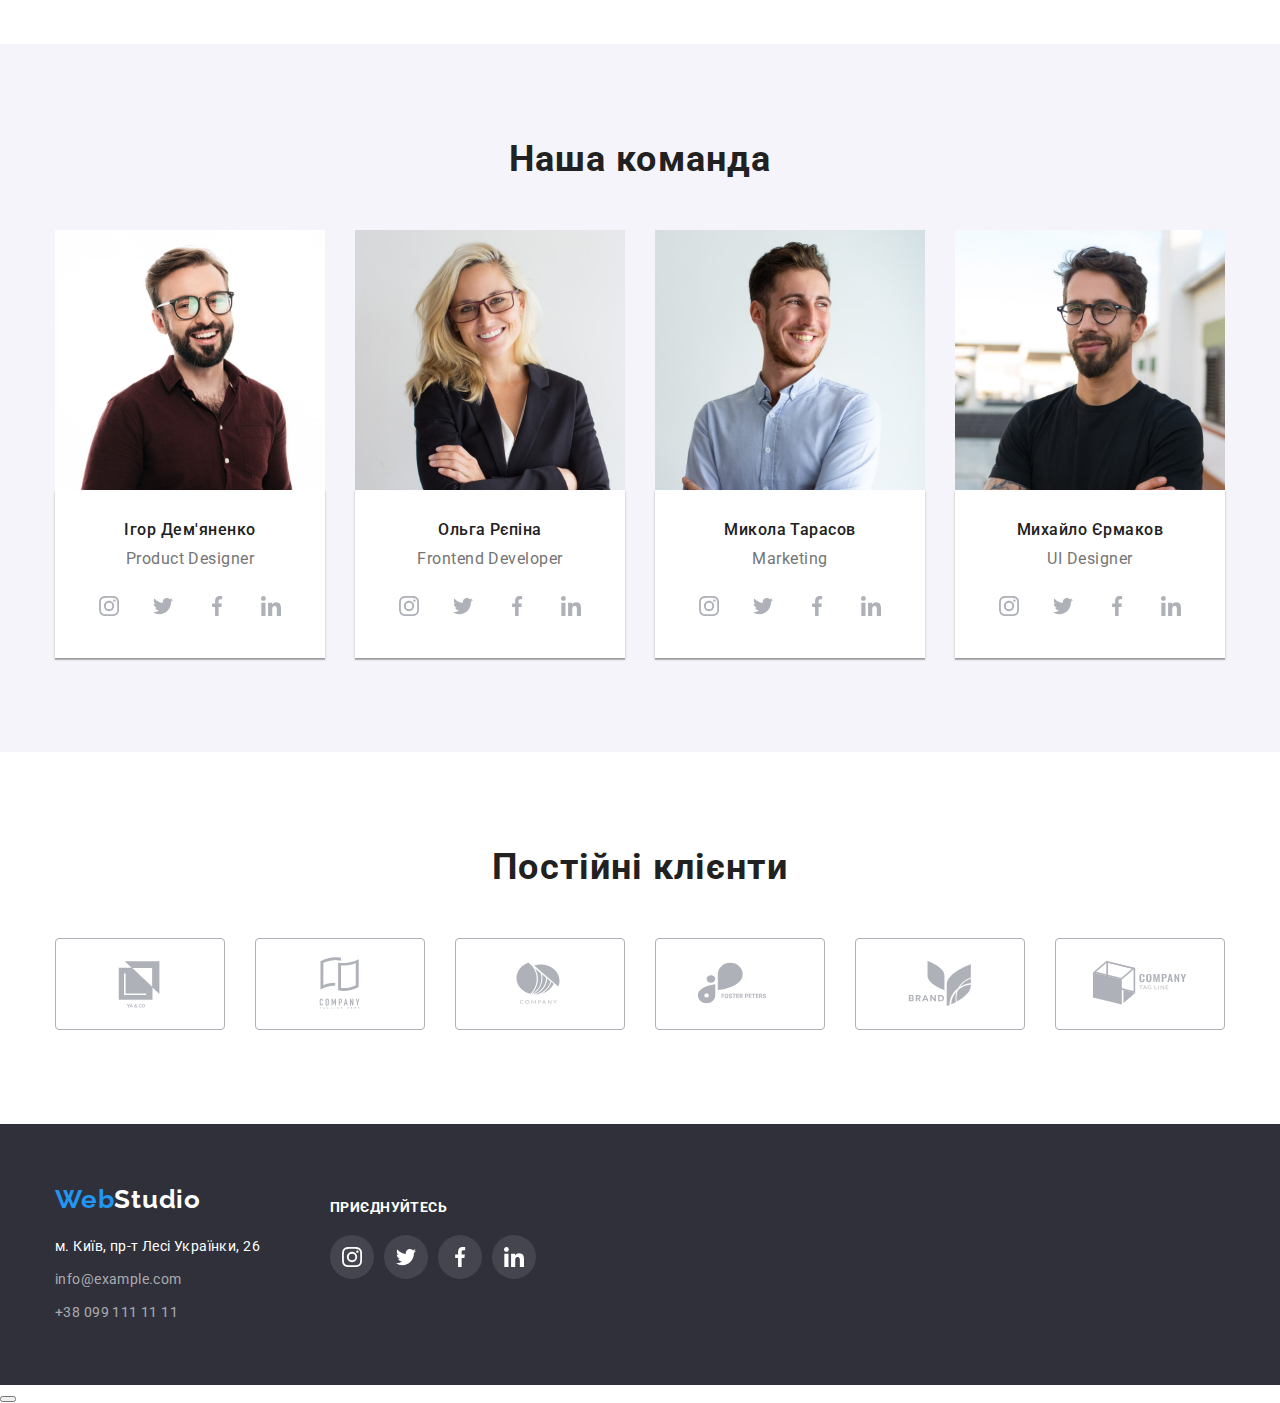
==== commit 8a7f9519: "333" ====
--- a/index.html
+++ b/index.html
@@ -475,6 +475,11 @@
         </div>
       </div>
     </footer>
+    <div class="backdrop">
+      <div class="modal">
+        <button type="button"></button>
+      </div>
+    </div>
     <script src="./js/modal.js"></script>
   </body>
 </html>
--- a/css/styles.css
+++ b/css/styles.css
@@ -145,9 +145,9 @@
   border-radius: 2px;
   transition-property: background-color, transform, opacity;
   transition-duration: 250ms;
-  /* transform: scaleX(0);
+  transform: scaleX(0);
   opacity: 0;
-  transition: transform 250ms var(--cubic), opacity 250ms var(--cubic); */
+  transition: transform 2500ms var(--cubic), opacity 250ms var(--cubic);
 }
 
 .header-link:hover::after {
@@ -254,6 +254,14 @@
   background-color: var(--btn-color);
 }
 
+/* .backdrop {
+  position: absolute;
+  width: 100%;
+  height: 100%;
+  top: 0;
+  background-color: rgba(0, 0, 0, 0.2); */
+}
+
 /* <!--Soft Skills--> */
 
 .soft-skills.section {
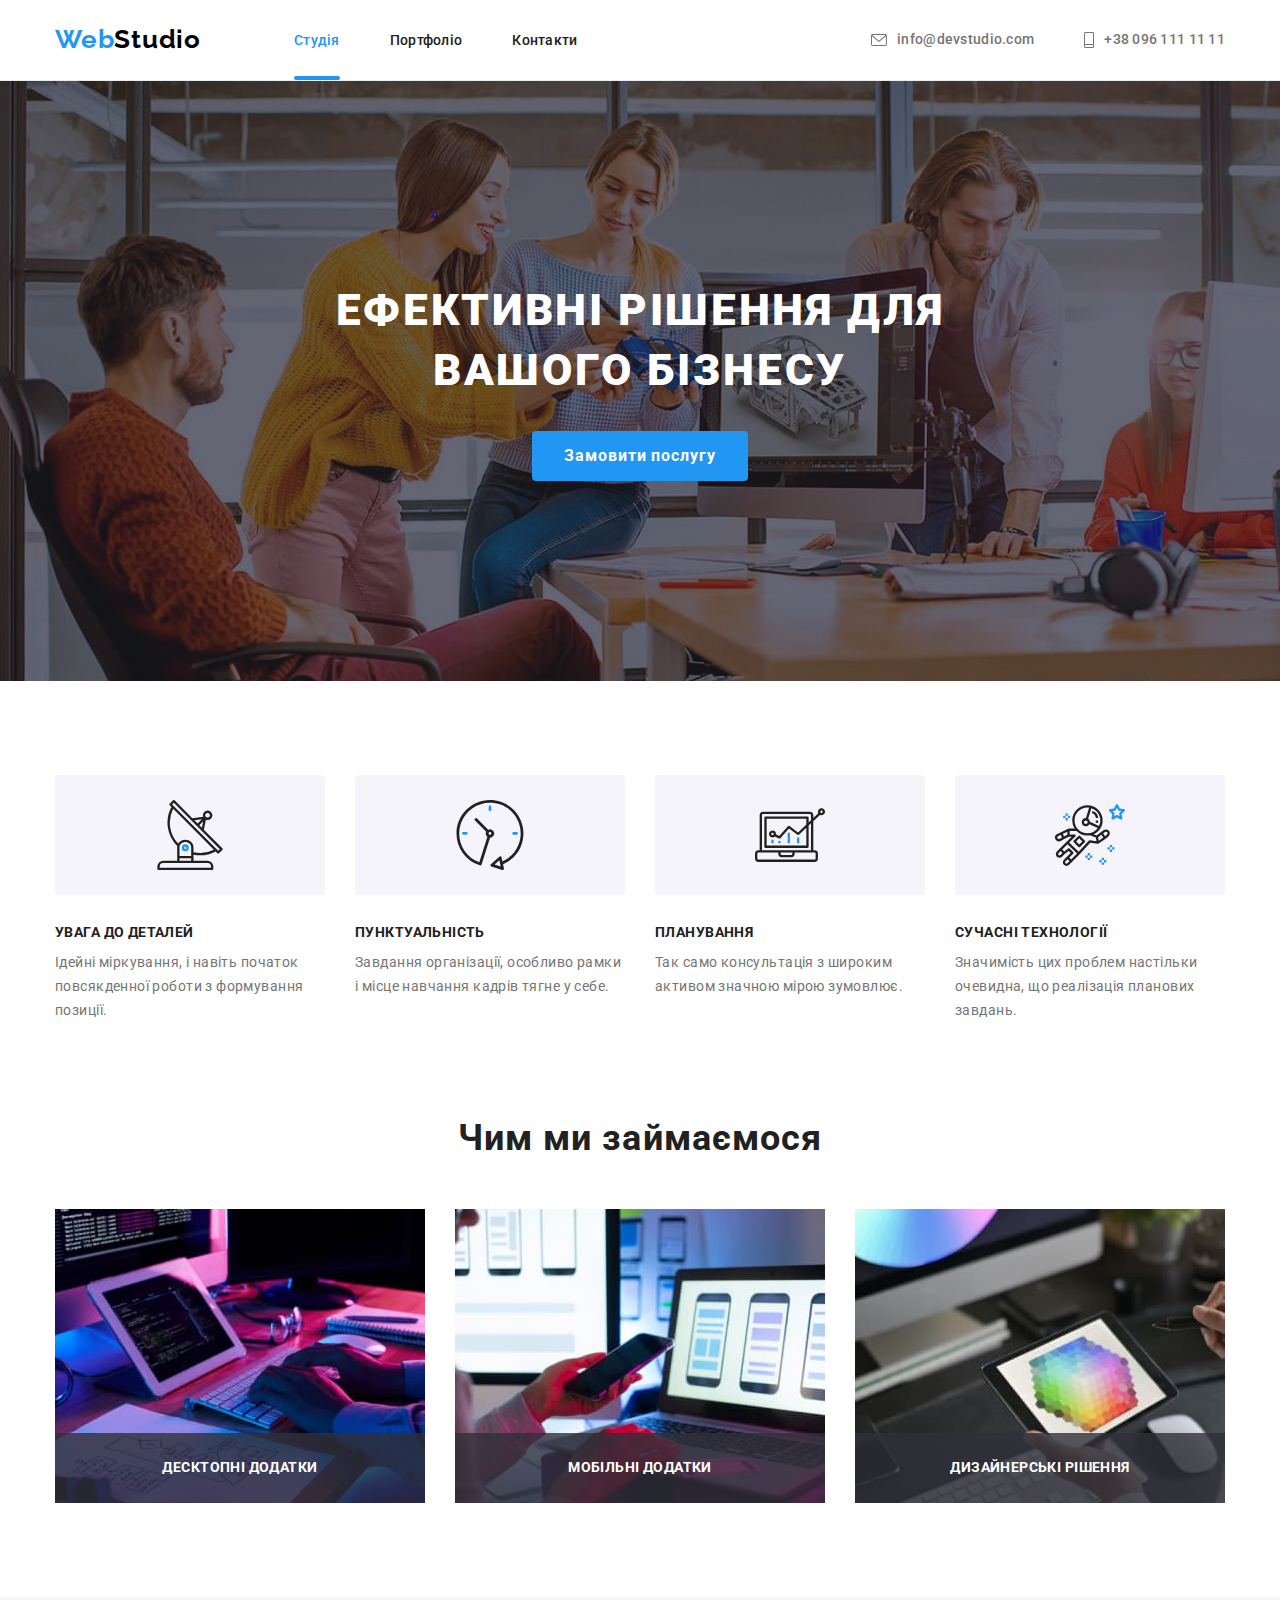
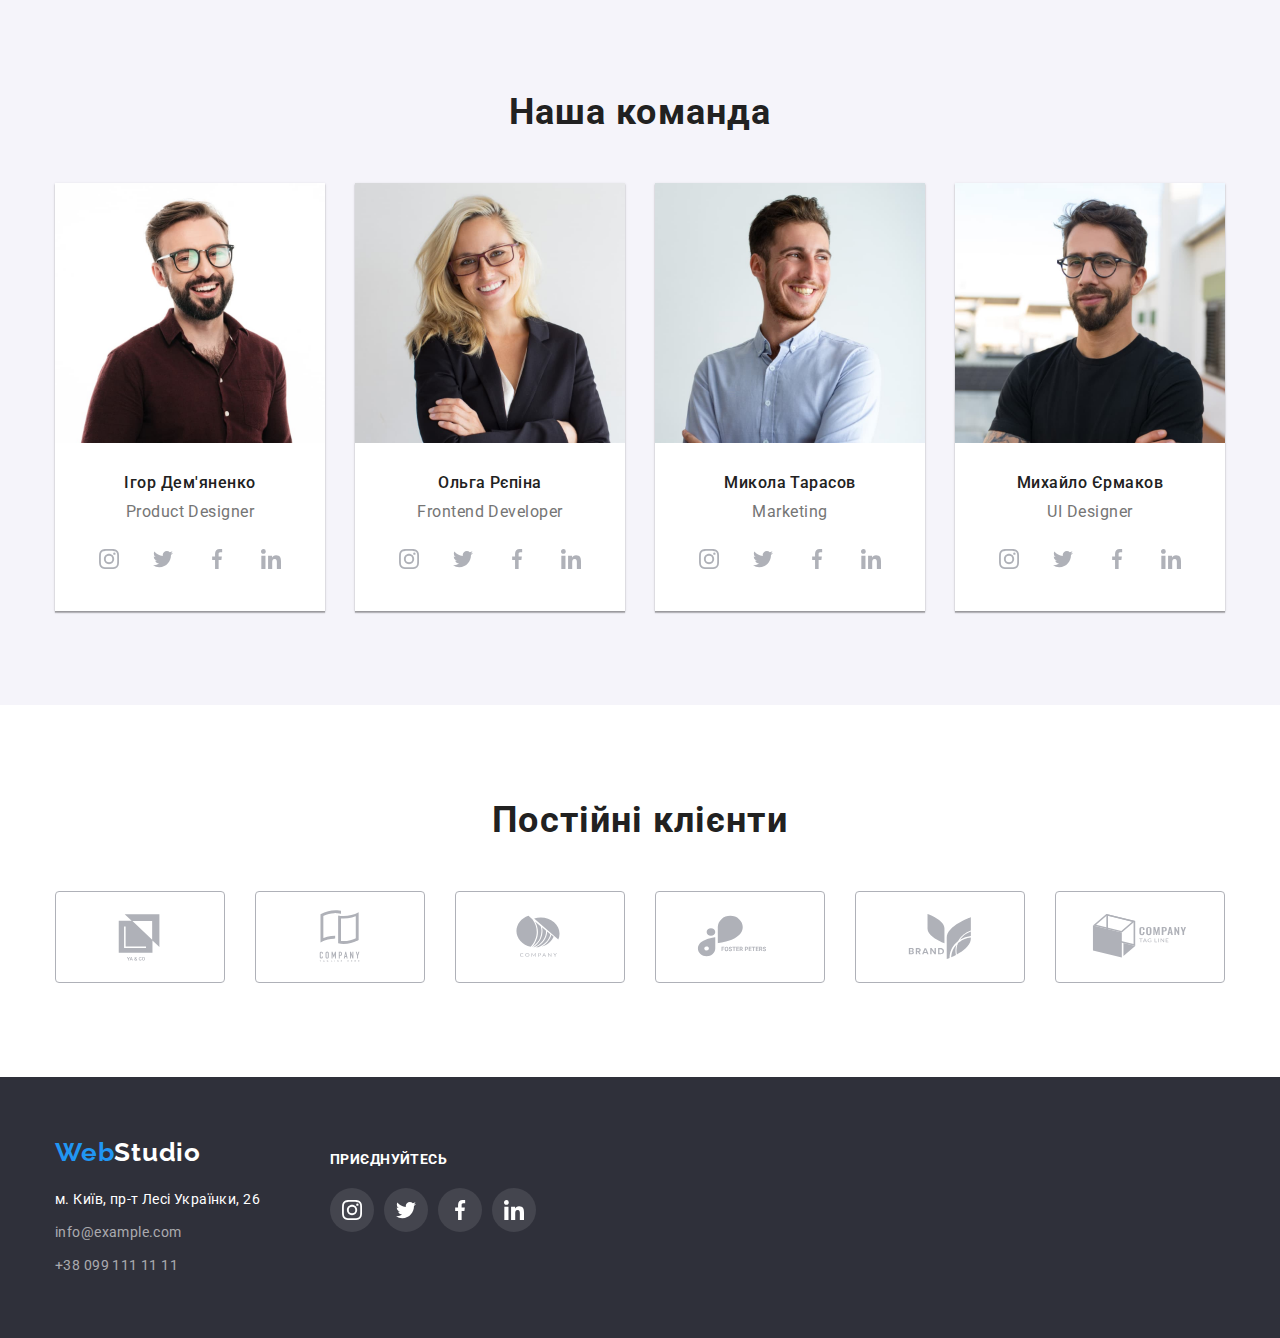
==== commit 54e83528: "done hw5" ====
--- a/index.html
+++ b/index.html
@@ -35,7 +35,7 @@
           <ul class="header-list list">
             <li class="header-item">
               <a class="header-link link" href="index.html">
-                <span class="accent underline"></span>Студія</a
+                <span class="accent underline">Студія</span></a
               >
             </li>
             <li class="header-item">
@@ -75,7 +75,9 @@
       <section class="hero section">
         <div class="container">
           <h1 class="hero-title">Ефективні рішення для вашого бізнесу</h1>
-          <button class="hero-btn" type="button">Замовити послугу</button>
+          <button class="hero-btn" type="button" data-modal-open>
+            Замовити послугу
+          </button>
         </div>
       </section>
       <!--Soft Skills-->
@@ -148,24 +150,30 @@
               </li>
               <p class="about-text">Десктопні додатки</p>
             </div>
-            <li class="about-item">
-              <img
-                class="work-img"
-                src="./images/img-2.jpg"
-                alt="Дизайн на телефоні"
-                width="370"
-                height="294"
-              />
-            </li>
-            <li class="about-item">
-              <img
-                class="work-img"
-                src="./images/img-3.jpg"
-                alt="Вибір кольору"
-                width="370"
-                height="294"
-              />
-            </li>
+            <div class="about-thumb">
+              <li class="about-item">
+                <img
+                  class="work-img"
+                  src="./images/img-2.jpg"
+                  alt="Дизайн на телефоні"
+                  width="370"
+                  height="294"
+                />
+              </li>
+              <p class="about-text">Мобільні додатки</p>
+            </div>
+            <div class="about-thumb">
+              <li class="about-item">
+                <img
+                  class="work-img"
+                  src="./images/img-3.jpg"
+                  alt="Вибір кольору"
+                  width="370"
+                  height="294"
+                />
+              </li>
+              <p class="about-text">Дизайнерські рішення</p>
+            </div>
           </ul>
         </div>
       </section>
@@ -475,9 +483,13 @@
         </div>
       </div>
     </footer>
-    <div class="backdrop">
+    <div class="backdrop is-hidden" data-modal>
       <div class="modal">
-        <button type="button"></button>
+        <button type="button" class="modal-close" data-modal-close>
+          <svg class="modal-icon" width="18" height="18">
+            <use href="./images/icons-sprite.svg#close"></use>
+          </svg>
+        </button>
       </div>
     </div>
     <script src="./js/modal.js"></script>
--- a/css/styles.css
+++ b/css/styles.css
@@ -143,17 +143,18 @@
   left: 0;
   bottom: 0;
   border-radius: 2px;
-  transition-property: background-color, transform, opacity;
-  transition-duration: 250ms;
   transform: scaleX(0);
   opacity: 0;
-  transition: transform 2500ms var(--cubic), opacity 250ms var(--cubic);
+  transition: transform 250ms var(--cubic), opacity 250ms var(--cubic),
+    background-color 250ms var(--cubic);
 }
 
 .header-link:hover::after {
   background-color: var(--btn-color);
   transform: scaleX(1);
   opacity: 1;
+  transition: transform 250ms var(--cubic), opacity 250ms var(--cubic),
+    background-color 250ms var(--cubic);
 }
 
 .underline {
@@ -254,12 +255,59 @@
   background-color: var(--btn-color);
 }
 
-/* .backdrop {
+.backdrop {
   position: absolute;
+  position: fixed;
   width: 100%;
   height: 100%;
   top: 0;
-  background-color: rgba(0, 0, 0, 0.2); */
+  background-color: rgba(0, 0, 0, 0.2);
+  transition: opacity 250ms var(--cubic), visibility 250ms var(--cubic);
+}
+
+.modal {
+  position: absolute;
+  width: 528px;
+  height: 581px;
+  background-color: #fff;
+  border-radius: 4px;
+  top: 50%;
+  left: 50%;
+  transform: translate(-50%, -50%) scale(1);
+  transition: transform 250ms var(--cubic);
+}
+
+.backdrop.is-hidden .modal {
+  transform: translate(-50%, -50%) scale(0);
+}
+
+.modal-icon {
+  display: block;
+  margin-left: auto;
+  margin-right: auto;
+}
+
+.modal-close {
+  position: absolute;
+  cursor: pointer;
+  padding: 0;
+  border-radius: 50%;
+  width: 30px;
+  height: 30px;
+  top: 8px;
+  right: 8px;
+  border: 1px solid rgba(0, 0, 0, 0.1);
+  background-color: transparent;
+}
+
+.is-hidden {
+  opacity: 0;
+  visibility: hidden;
+  pointer-events: none;
+}
+
+.no-scroll {
+  overflow: hidden;
 }
 
 /* <!--Soft Skills--> */
@@ -339,6 +387,7 @@
 
 .about-text {
   position: absolute;
+  padding: 27px;
   font-weight: 700;
   font-size: 14px;
   line-height: 1.14;
@@ -347,7 +396,8 @@
   text-transform: uppercase;
   color: #ffffff;
   bottom: 0;
-  width: 100%;
+  width: 370px;
+  background-color: rgba(47, 48, 58, 0.8);
 }
 
 .about-thumb {
@@ -370,6 +420,8 @@
   width: 270px;
   margin-right: 30px;
   background-color: #ffffff;
+  box-shadow: 0px 1px 3px rgba(0, 0, 0, 0.12), 0px 1px 1px rgba(0, 0, 0, 0.14),
+    0px 2px 1px rgba(0, 0, 0, 0.2);
 }
 
 .team-item:last-child {
@@ -424,6 +476,8 @@
   height: 44px;
   border-radius: 50%;
   fill: var(--icon-color);
+  transition-property: fill, background-color;
+  transition-duration: 250ms;
 }
 
 .team-soc-link:hover,
@@ -433,8 +487,6 @@
 }
 
 .team-box {
-  box-shadow: 0px 1px 3px rgba(0, 0, 0, 0.12), 0px 1px 1px rgba(0, 0, 0, 0.14),
-    0px 2px 1px rgba(0, 0, 0, 0.2);
 }
 
 /* <!-- Clients --> */
@@ -463,6 +515,8 @@
   border: 1px solid #afb1b8;
   border-radius: 4px;
   fill: var(--icon-color);
+  transition-property: fill, border-color;
+  transition-duration: 250ms;
 }
 
 .clients-link:hover,
@@ -509,6 +563,8 @@
   line-height: 1.71;
   letter-spacing: 0.03em;
   color: rgba(255, 255, 255, 0.6);
+  transition-property: color;
+  transition-duration: 250ms;
 }
 
 .footer-link-mail:hover,
@@ -526,7 +582,7 @@
   margin-bottom: 20px;
   font-weight: 700;
   font-size: 14px;
-  line-height: 16px;
+  line-height: 1.14;
   letter-spacing: 0.03em;
   text-transform: uppercase;
   color: #ffffff;
@@ -546,6 +602,8 @@
   border-radius: 50%;
   background-color: rgba(255, 255, 255, 0.1);
   fill: #fff;
+  transition-property: background-color;
+  transition-duration: 250ms;
 }
 
 .footer-link-icon:hover,
@@ -565,6 +623,8 @@
   margin-right: 30px;
   margin-bottom: 30px;
   background-color: #ffffff;
+  transition-property: box-shadow;
+  transition-duration: 250ms;
 }
 
 .gallery-item:hover,
@@ -573,12 +633,41 @@
     1px 4px 6px rgba(0, 0, 0, 0.16);
 }
 
+.gallery-item:hover .gallery-up-text,
+.gallery-item:focus .gallery-up-text {
+  transform: translateY(0);
+}
+
 .gallery-item:nth-child(3n) {
   margin-right: 0;
 }
 
 .gallery-item:nth-child(n + 7) {
   margin-bottom: 0;
+}
+
+.gallery-up-text {
+  position: absolute;
+  display: flex;
+  justify-content: center;
+  align-items: center;
+  padding-left: 24px;
+  padding-right: 24px;
+  font-size: 18px;
+  line-height: 1.6;
+  letter-spacing: 0.03em;
+  color: #ffffff;
+  background-color: rgba(33, 150, 243, 0.9);
+  top: 0;
+  height: 100%;
+  transform: translateY(100%);
+  transition: transform 250ms var(--cubic);
+  overflow: auto;
+}
+
+.gallery-up-wrap {
+  position: relative;
+  overflow: hidden;
 }
 
 .gallery-btn {
@@ -594,6 +683,7 @@
   border: 0;
   color: var(--main-color);
   background-color: var(--btn-gallery-color);
+  transition-duration: 250ms;
 }
 
 .gallery-btn:hover,
